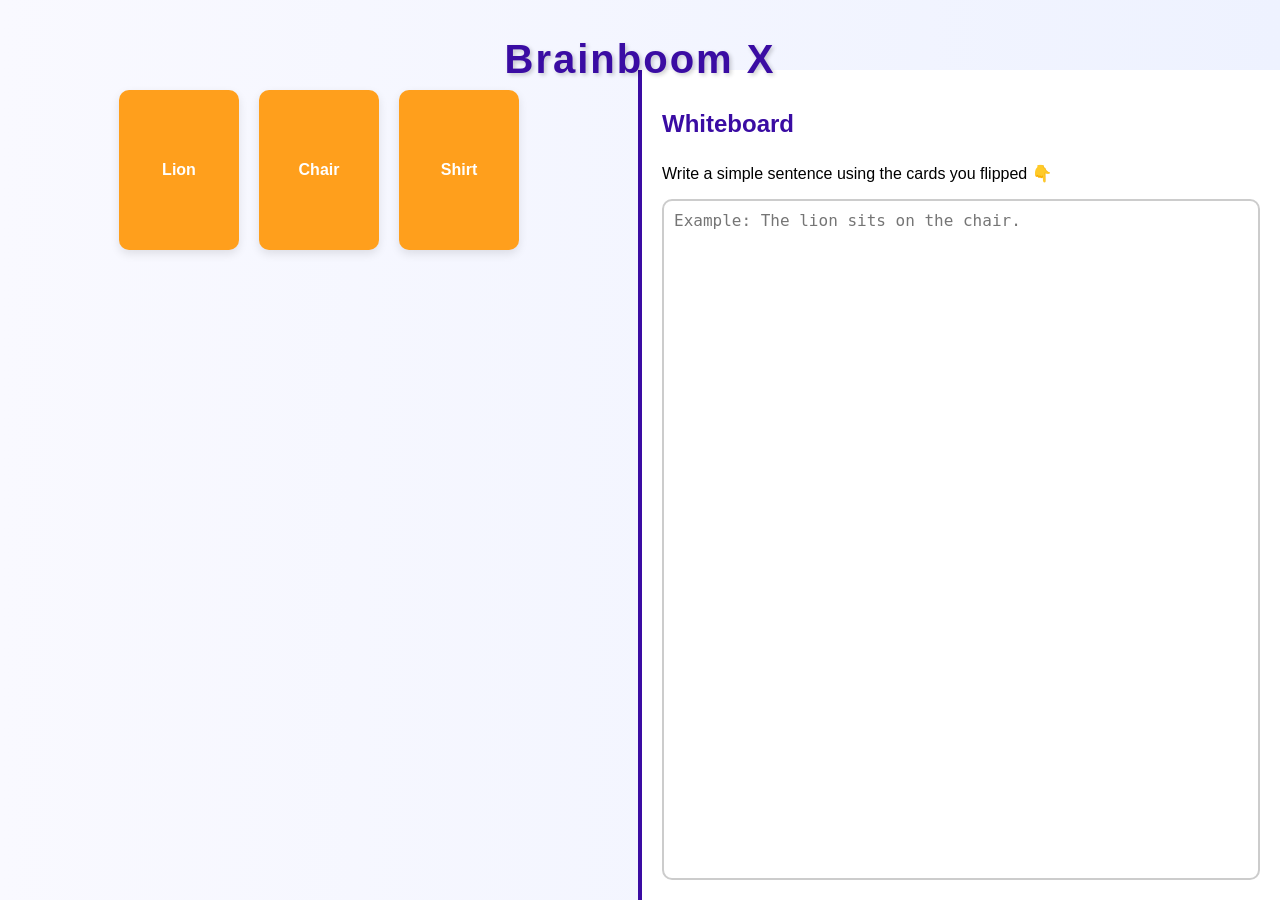
==== New index.html @ 80b78173 "New index.html" ====
<!DOCTYPE html>
<html lang="en">
<head>
  <meta charset="UTF-8">
  <title>Brainboom X</title>
  <style>
    body {
      font-family: Arial, sans-serif;
      margin: 0;
      padding: 0;
      background: linear-gradient(to right, #f9f9ff, #eef2ff);
      display: flex;
      height: 100vh;
      overflow: hidden;
    }

    h1 {
      text-align: center;
      width: 100%;
      position: absolute;
      top: 10px;
      font-size: 2.5rem;
      font-weight: 900;
      color: #3a0ca3;
      letter-spacing: 2px;
      text-shadow: 2px 2px 4px rgba(0,0,0,0.2);
    }

    .container {
      display: flex;
      flex: 1;
      margin-top: 70px;
    }

    /* Left: Flip Cards */
    .cards {
      flex: 1;
      display: flex;
      flex-wrap: wrap;
      gap: 20px;
      justify-content: center;
      align-items: flex-start;
      padding: 20px;
    }

    .card {
      width: 120px;
      height: 160px;
      perspective: 1000px;
      cursor: pointer;
    }

    .card-inner {
      position: relative;
      width: 100%;
      height: 100%;
      text-align: center;
      transition: transform 0.6s;
      transform-style: preserve-3d;
    }

    .card.flipped .card-inner {
      transform: rotateY(180deg);
    }

    .card-front, .card-back {
      position: absolute;
      width: 100%;
      height: 100%;
      backface-visibility: hidden;
      border-radius: 10px;
      box-shadow: 0 4px 10px rgba(0,0,0,0.1);
      display: flex;
      justify-content: center;
      align-items: center;
      font-weight: bold;
      font-size: 1rem;
    }

    .card-front {
      background: #ff9f1c;
      color: white;
    }

    .card-back {
      background: #2ec4b6;
      color: white;
      transform: rotateY(180deg);
    }

    /* Right: Whiteboard */
    .whiteboard {
      flex: 1;
      padding: 20px;
      display: flex;
      flex-direction: column;
      background: white;
      border-left: 4px solid #3a0ca3;
    }

    .whiteboard h2 {
      margin-bottom: 10px;
      color: #3a0ca3;
    }

    textarea {
      flex: 1;
      resize: none;
      font-size: 1rem;
      padding: 10px;
      border: 2px solid #ccc;
      border-radius: 10px;
      outline: none;
      transition: border 0.3s;
    }

    textarea:focus {
      border: 2px solid #3a0ca3;
    }

    /* Responsive */
    @media (max-width: 768px) {
      body {
        flex-direction: column;
        height: auto;
      }

      .container {
        flex-direction: column;
        margin-top: 100px;
      }

      .cards, .whiteboard {
        flex: unset;
        width: 100%;
        height: auto;
      }
    }
  </style>
</head>
<body>
  <h1>Brainboom X</h1>

  <div class="container">
    <!-- Left: Cards -->
    <div class="cards">
      <div class="card" onclick="this.classList.toggle('flipped')">
        <div class="card-inner">
          <div class="card-front">Lion</div>
          <div class="card-back">🦁</div>
        </div>
      </div>
      <div class="card" onclick="this.classList.toggle('flipped')">
        <div class="card-inner">
          <div class="card-front">Chair</div>
          <div class="card-back">🪑</div>
        </div>
      </div>
      <div class="card" onclick="this.classList.toggle('flipped')">
        <div class="card-inner">
          <div class="card-front">Shirt</div>
          <div class="card-back">👕</div>
        </div>
      </div>
      <!-- Add more cards as needed -->
    </div>

    <!-- Right: Whiteboard -->
    <div class="whiteboard">
      <h2>Whiteboard</h2>
      <p>Write a simple sentence using the cards you flipped 👇</p>
      <textarea placeholder="Example: The lion sits on the chair."></textarea>
    </div>
  </div>
</body>
</html>
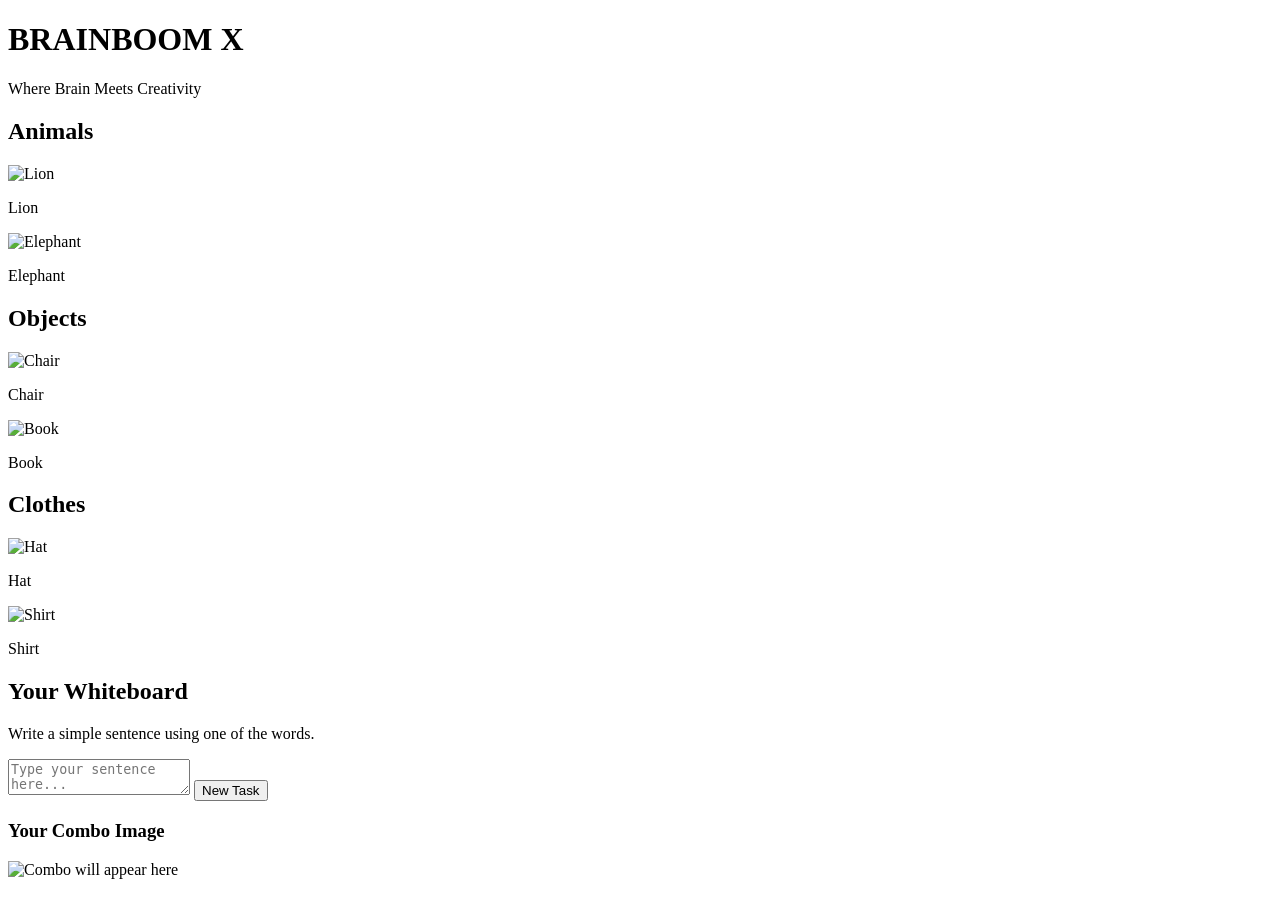
==== commit 47ccfd29: "index.html" ====
--- a/New index.html
+++ b/New index.html
@@ -2,175 +2,75 @@
 <html lang="en">
 <head>
   <meta charset="UTF-8">
+  <meta name="viewport" content="width=device-width, initial-scale=1.0">
   <title>Brainboom X</title>
-  <style>
-    body {
-      font-family: Arial, sans-serif;
-      margin: 0;
-      padding: 0;
-      background: linear-gradient(to right, #f9f9ff, #eef2ff);
-      display: flex;
-      height: 100vh;
-      overflow: hidden;
-    }
-
-    h1 {
-      text-align: center;
-      width: 100%;
-      position: absolute;
-      top: 10px;
-      font-size: 2.5rem;
-      font-weight: 900;
-      color: #3a0ca3;
-      letter-spacing: 2px;
-      text-shadow: 2px 2px 4px rgba(0,0,0,0.2);
-    }
-
-    .container {
-      display: flex;
-      flex: 1;
-      margin-top: 70px;
-    }
-
-    /* Left: Flip Cards */
-    .cards {
-      flex: 1;
-      display: flex;
-      flex-wrap: wrap;
-      gap: 20px;
-      justify-content: center;
-      align-items: flex-start;
-      padding: 20px;
-    }
-
-    .card {
-      width: 120px;
-      height: 160px;
-      perspective: 1000px;
-      cursor: pointer;
-    }
-
-    .card-inner {
-      position: relative;
-      width: 100%;
-      height: 100%;
-      text-align: center;
-      transition: transform 0.6s;
-      transform-style: preserve-3d;
-    }
-
-    .card.flipped .card-inner {
-      transform: rotateY(180deg);
-    }
-
-    .card-front, .card-back {
-      position: absolute;
-      width: 100%;
-      height: 100%;
-      backface-visibility: hidden;
-      border-radius: 10px;
-      box-shadow: 0 4px 10px rgba(0,0,0,0.1);
-      display: flex;
-      justify-content: center;
-      align-items: center;
-      font-weight: bold;
-      font-size: 1rem;
-    }
-
-    .card-front {
-      background: #ff9f1c;
-      color: white;
-    }
-
-    .card-back {
-      background: #2ec4b6;
-      color: white;
-      transform: rotateY(180deg);
-    }
-
-    /* Right: Whiteboard */
-    .whiteboard {
-      flex: 1;
-      padding: 20px;
-      display: flex;
-      flex-direction: column;
-      background: white;
-      border-left: 4px solid #3a0ca3;
-    }
-
-    .whiteboard h2 {
-      margin-bottom: 10px;
-      color: #3a0ca3;
-    }
-
-    textarea {
-      flex: 1;
-      resize: none;
-      font-size: 1rem;
-      padding: 10px;
-      border: 2px solid #ccc;
-      border-radius: 10px;
-      outline: none;
-      transition: border 0.3s;
-    }
-
-    textarea:focus {
-      border: 2px solid #3a0ca3;
-    }
-
-    /* Responsive */
-    @media (max-width: 768px) {
-      body {
-        flex-direction: column;
-        height: auto;
-      }
-
-      .container {
-        flex-direction: column;
-        margin-top: 100px;
-      }
-
-      .cards, .whiteboard {
-        flex: unset;
-        width: 100%;
-        height: auto;
-      }
-    }
-  </style>
+  <link rel="stylesheet" href="style.css">
 </head>
 <body>
-  <h1>Brainboom X</h1>
+  <header>
+    <h1>BRAINBOOM X</h1>
+    <p class="tagline">Where Brain Meets Creativity</p>
+  </header>
 
-  <div class="container">
-    <!-- Left: Cards -->
-    <div class="cards">
-      <div class="card" onclick="this.classList.toggle('flipped')">
-        <div class="card-inner">
-          <div class="card-front">Lion</div>
-          <div class="card-back">🦁</div>
+  <main>
+    <div class="categories">
+      <!-- Animals -->
+      <div class="category" data-category="animal">
+        <h2>Animals</h2>
+        <div class="cards">
+          <div class="card" onclick="selectCard(this, 'lion')">
+            <img src="imagesbbx/lion.jpg" alt="Lion"><p>Lion</p>
+          </div>
+          <div class="card" onclick="selectCard(this, 'elephant')">
+            <img src="imagesbbx/elephant.jpg" alt="Elephant"><p>Elephant</p>
+          </div>
         </div>
       </div>
-      <div class="card" onclick="this.classList.toggle('flipped')">
-        <div class="card-inner">
-          <div class="card-front">Chair</div>
-          <div class="card-back">🪑</div>
+
+      <!-- Objects -->
+      <div class="category" data-category="object">
+        <h2>Objects</h2>
+        <div class="cards">
+          <div class="card" onclick="selectCard(this, 'chair')">
+            <img src="imagesbbx/chair.jpg" alt="Chair"><p>Chair</p>
+          </div>
+          <div class="card" onclick="selectCard(this, 'book')">
+            <img src="imagesbbx/book.jpg" alt="Book"><p>Book</p>
+          </div>
         </div>
       </div>
-      <div class="card" onclick="this.classList.toggle('flipped')">
-        <div class="card-inner">
-          <div class="card-front">Shirt</div>
-          <div class="card-back">👕</div>
+
+      <!-- Clothes -->
+      <div class="category" data-category="clothes">
+        <h2>Clothes</h2>
+        <div class="cards">
+          <div class="card" onclick="selectCard(this, 'hat')">
+            <img src="imagesbbx/hat.jpg" alt="Hat"><p>Hat</p>
+          </div>
+          <div class="card" onclick="selectCard(this, 'shirt')">
+            <img src="imagesbbx/shirt.jpg" alt="Shirt"><p>Shirt</p>
+          </div>
         </div>
       </div>
-      <!-- Add more cards as needed -->
     </div>
 
-    <!-- Right: Whiteboard -->
-    <div class="whiteboard">
-      <h2>Whiteboard</h2>
-      <p>Write a simple sentence using the cards you flipped 👇</p>
-      <textarea placeholder="Example: The lion sits on the chair."></textarea>
+    <!-- Whiteboard & Combo -->
+    <div class="workspace">
+      <div class="whiteboard">
+        <h2>Your Whiteboard</h2>
+        <p id="instruction">Write a simple sentence using one of the words.</p>
+        <textarea placeholder="Type your sentence here..."></textarea>
+        <button onclick="newInstruction()">New Task</button>
+      </div>
+
+      <div class="combo-result">
+        <h3>Your Combo Image</h3>
+        <img id="comboImage" src="" alt="Combo will appear here">
+        <p id="comboMessage" class="fun-message"></p>
+      </div>
     </div>
-  </div>
+  </main>
+
+  <script src="script.js"></script>
 </body>
 </html>
